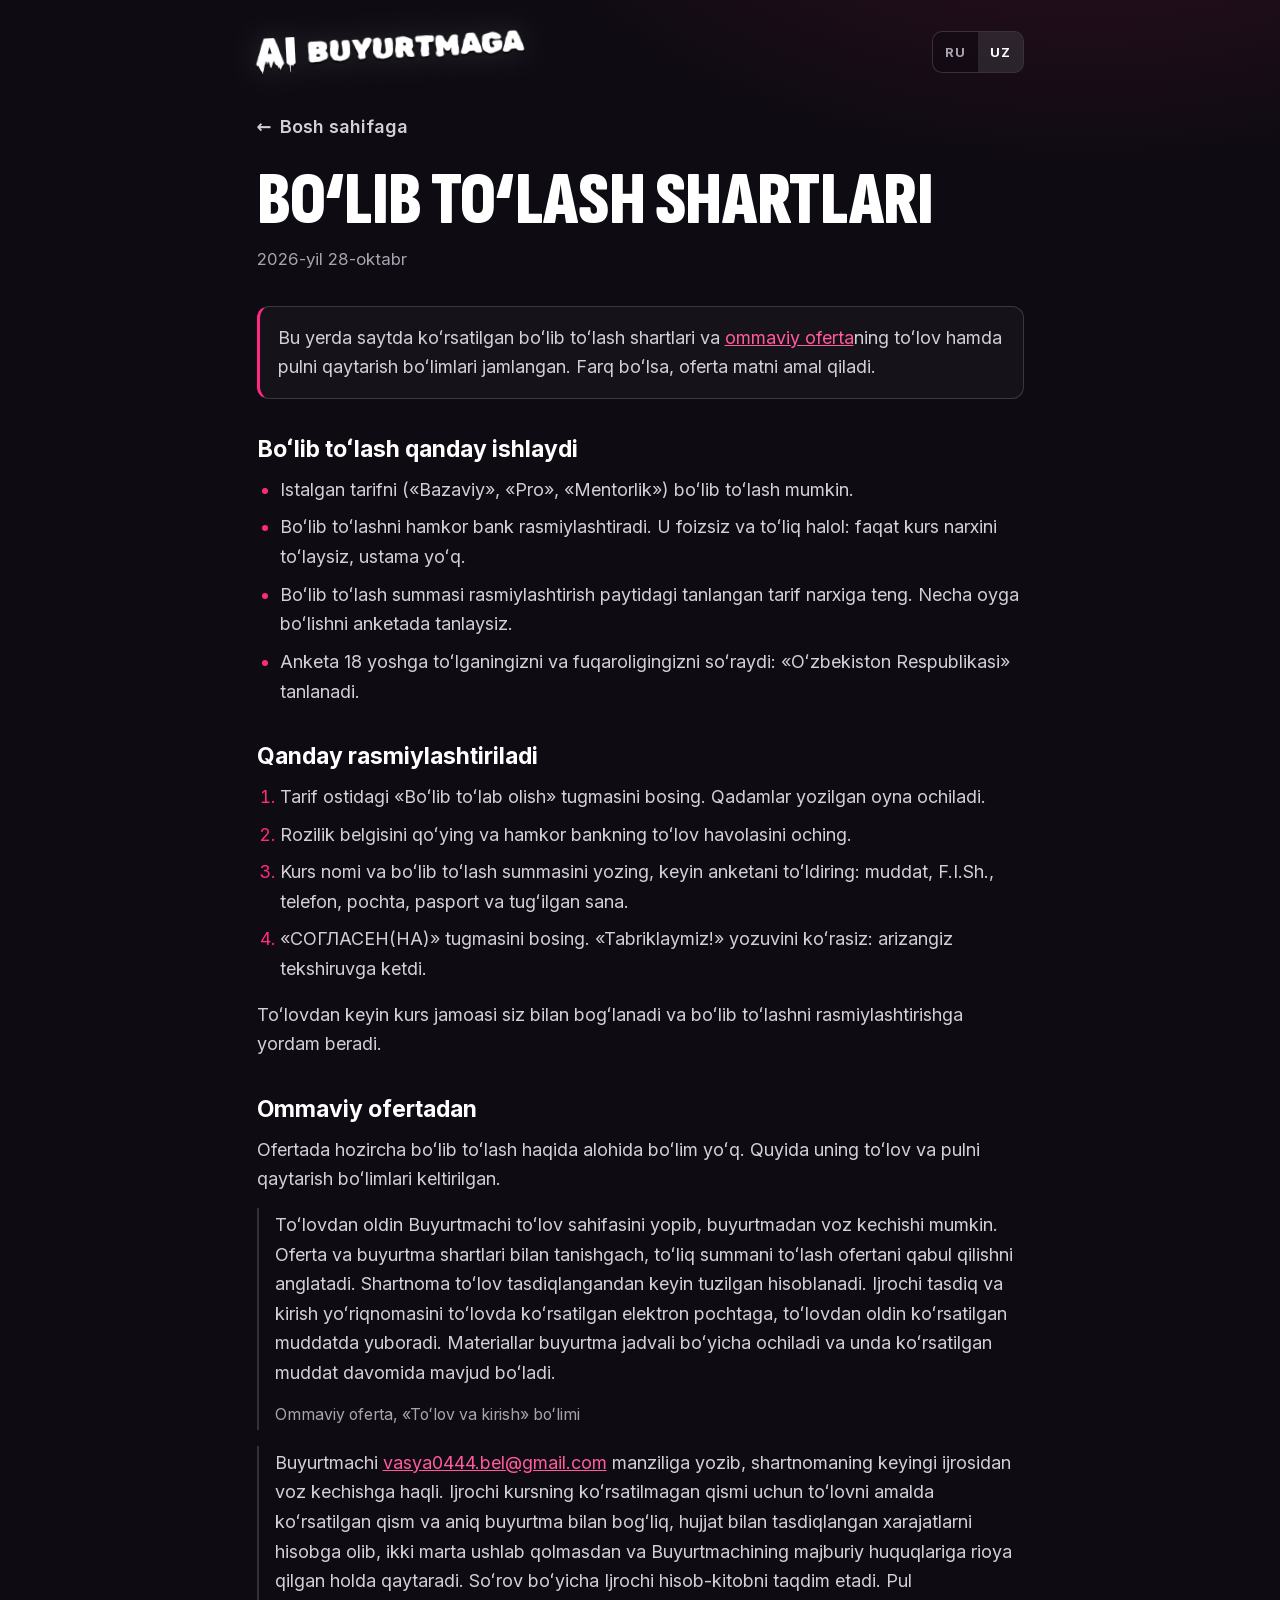
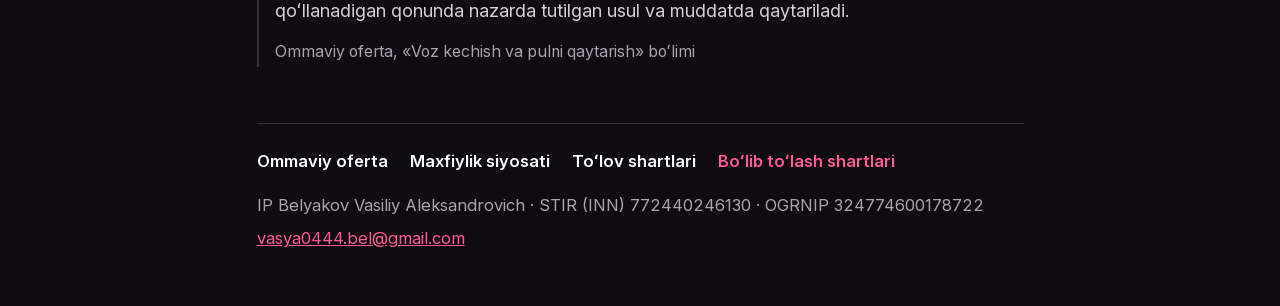
==== installment.html @ e010e576 "Узбекская версия по умолчанию, документы в подвале: политика, оферта, оплата, рассрочка Co-Authored-" ====
<!DOCTYPE html>
<html lang="uz" data-title-ru="Условия рассрочки — ИИ на заказ" data-title-uz="Boʻlib toʻlash shartlari — AI buyurtmaga">
<head>
<meta charset="UTF-8">
<meta name="viewport" content="width=device-width, initial-scale=1.0">
<title>Boʻlib toʻlash shartlari — AI buyurtmaga</title>
<meta name="theme-color" content="#0E0B12">
<meta name="robots" content="noindex">
<link rel="icon" type="image/png" sizes="64x64" href="assets/favicon-64.png">
<link rel="stylesheet" href="css/fonts.css">
<link rel="stylesheet" href="css/docs.css">
<script src="js/docs.js"></script>
</head>
<body>
<div class="wrap">
  <header class="top">
    <a class="logo" href="./"><span data-l="ru"><span class="l-big">ИИ</span> <span class="l-small">НА ЗАКАЗ</span></span><span data-l="uz"><span class="l-big">AI</span> <span class="l-small">BUYURTMAGA</span></span></a>
    <div class="lang" role="group" aria-label="Язык / Til"><button type="button" data-lang="ru" aria-pressed="false">RU</button><button type="button" data-lang="uz" aria-pressed="true">UZ</button></div>
  </header>
  <a class="back" href="./"><span aria-hidden="true">←</span> <span data-l="ru">На главную</span><span data-l="uz">Bosh sahifaga</span></a>
  <main>
    <article data-l="ru" lang="ru">
      <h1>Условия рассрочки</h1>
      <p class="date">28 октября 2026 года</p>
      <p class="lead">Здесь собраны условия рассрочки, которые указаны на сайте, и разделы <a href="offer.html">публичной оферты</a> об оплате и возврате. При расхождении действует текст оферты.</p>
      <h2>Как устроена рассрочка</h2>
      <ul>
        <li>Любой тариф («Базовый», «Про», «Наставничество») можно оплатить частями.</li>
        <li>Рассрочку оформляет банк-партнёр. Она беспроцентная и полностью халяль: вы платите ровно цену курса, без переплаты.</li>
        <li>Сумма рассрочки равна цене выбранного тарифа на момент оформления. Срок в месяцах вы выбираете в анкете.</li>
        <li>Анкета спрашивает, исполнилось ли вам 18 лет, и гражданство: выбирается «Oʻzbekiston Respublikasi».</li>
      </ul>
      <h2>Как оформить</h2>
      <ol>
        <li>Нажмите «Взять в рассрочку» под тарифом. Откроется окно с шагами.</li>
        <li>Отметьте галочку согласия и откройте платёжную ссылку банка-партнёра.</li>
        <li>Впишите название курса и сумму рассрочки, затем заполните анкету: срок, ФИО, телефон, почту, паспорт и дату рождения.</li>
        <li>Нажмите «СОГЛАСЕН(НА)». Увидите «Tabriklaymiz!»: заявка ушла на проверку.</li>
      </ol>
      <p>После оплаты команда курса свяжется с вами и поможет оформить рассрочку.</p>
      <h2>Из публичной оферты</h2>
      <p>Отдельного раздела о рассрочке в оферте пока нет. Ниже приведены её разделы об оплате и возврате.</p>
      <blockquote><p>До оплаты Заказчик может отказаться от заказа, закрыв страницу оплаты. Оплата полной суммы после ознакомления с офертой и условиями заказа означает принятие оферты. Договор считается заключённым после подтверждения платежа. Исполнитель направляет подтверждение и инструкцию для входа на электронную почту, указанную при оплате, в срок, показанный до оплаты. Материалы открываются по графику заказа и доступны в течение указанного там срока.</p><span class="src">Публичная оферта, раздел «Оплата и доступ»</span></blockquote>
      <blockquote><p>Заказчик вправе отказаться от дальнейшего исполнения договора, написав на <a href="mailto:vasya0444.bel@gmail.com">vasya0444.bel@gmail.com</a>. Исполнитель возвращает оплату за неоказанную часть курса с учётом фактически оказанной части и документально подтверждённых расходов, связанных с конкретным заказом, без двойного удержания и с соблюдением обязательных прав Заказчика. По запросу Исполнитель предоставляет расчёт. Деньги возвращаются способом и в срок, предусмотренными применимым законом.</p><span class="src">Публичная оферта, раздел «Отказ и возврат»</span></blockquote>
    </article>
    <article data-l="uz" lang="uz">
      <h1>Bo‘lib to‘lash shartlari</h1>
      <p class="date">2026-yil 28-oktabr</p>
      <p class="lead">Bu yerda saytda koʻrsatilgan boʻlib toʻlash shartlari va <a href="offer.html">ommaviy oferta</a>ning toʻlov hamda pulni qaytarish boʻlimlari jamlangan. Farq boʻlsa, oferta matni amal qiladi.</p>
      <h2>Boʻlib toʻlash qanday ishlaydi</h2>
      <ul>
        <li>Istalgan tarifni («Bazaviy», «Pro», «Mentorlik») boʻlib toʻlash mumkin.</li>
        <li>Boʻlib toʻlashni hamkor bank rasmiylashtiradi. U foizsiz va toʻliq halol: faqat kurs narxini toʻlaysiz, ustama yoʻq.</li>
        <li>Boʻlib toʻlash summasi rasmiylashtirish paytidagi tanlangan tarif narxiga teng. Necha oyga boʻlishni anketada tanlaysiz.</li>
        <li>Anketa 18 yoshga toʻlganingizni va fuqaroligingizni soʻraydi: «Oʻzbekiston Respublikasi» tanlanadi.</li>
      </ul>
      <h2>Qanday rasmiylashtiriladi</h2>
      <ol>
        <li>Tarif ostidagi «Boʻlib toʻlab olish» tugmasini bosing. Qadamlar yozilgan oyna ochiladi.</li>
        <li>Rozilik belgisini qoʻying va hamkor bankning toʻlov havolasini oching.</li>
        <li>Kurs nomi va boʻlib toʻlash summasini yozing, keyin anketani toʻldiring: muddat, F.I.Sh., telefon, pochta, pasport va tugʻilgan sana.</li>
        <li>«СОГЛАСЕН(НА)» tugmasini bosing. «Tabriklaymiz!» yozuvini koʻrasiz: arizangiz tekshiruvga ketdi.</li>
      </ol>
      <p>Toʻlovdan keyin kurs jamoasi siz bilan bogʻlanadi va boʻlib toʻlashni rasmiylashtirishga yordam beradi.</p>
      <h2>Ommaviy ofertadan</h2>
      <p>Ofertada hozircha boʻlib toʻlash haqida alohida boʻlim yoʻq. Quyida uning toʻlov va pulni qaytarish boʻlimlari keltirilgan.</p>
      <blockquote><p>Toʻlovdan oldin Buyurtmachi toʻlov sahifasini yopib, buyurtmadan voz kechishi mumkin. Oferta va buyurtma shartlari bilan tanishgach, toʻliq summani toʻlash ofertani qabul qilishni anglatadi. Shartnoma toʻlov tasdiqlangandan keyin tuzilgan hisoblanadi. Ijrochi tasdiq va kirish yoʻriqnomasini toʻlovda koʻrsatilgan elektron pochtaga, toʻlovdan oldin koʻrsatilgan muddatda yuboradi. Materiallar buyurtma jadvali boʻyicha ochiladi va unda koʻrsatilgan muddat davomida mavjud boʻladi.</p><span class="src">Ommaviy oferta, «Toʻlov va kirish» boʻlimi</span></blockquote>
      <blockquote><p>Buyurtmachi <a href="mailto:vasya0444.bel@gmail.com">vasya0444.bel@gmail.com</a> manziliga yozib, shartnomaning keyingi ijrosidan voz kechishga haqli. Ijrochi kursning koʻrsatilmagan qismi uchun toʻlovni amalda koʻrsatilgan qism va aniq buyurtma bilan bogʻliq, hujjat bilan tasdiqlangan xarajatlarni hisobga olib, ikki marta ushlab qolmasdan va Buyurtmachining majburiy huquqlariga rioya qilgan holda qaytaradi. Soʻrov boʻyicha Ijrochi hisob-kitobni taqdim etadi. Pul qoʻllanadigan qonunda nazarda tutilgan usul va muddatda qaytariladi.</p><span class="src">Ommaviy oferta, «Voz kechish va pulni qaytarish» boʻlimi</span></blockquote>
    </article>
  </main>
  <footer class="foot">
    <nav aria-label="Документы / Hujjatlar"><a href="offer.html"><span data-l="ru">Договор-оферта</span><span data-l="uz">Ommaviy oferta</span></a><a href="privacy.html"><span data-l="ru">Политика конфиденциальности</span><span data-l="uz">Maxfiylik siyosati</span></a><a href="payment.html"><span data-l="ru">Условия оплаты</span><span data-l="uz">Toʻlov shartlari</span></a><a href="installment.html" aria-current="page"><span data-l="ru">Условия рассрочки</span><span data-l="uz">Boʻlib toʻlash shartlari</span></a></nav>
    <p><span data-l="ru">ИП Беляков Василий Александрович · ИНН 772440246130 · ОГРНИП 324774600178722</span><span data-l="uz">IP Belyakov Vasiliy Aleksandrovich · STIR (INN) 772440246130 · OGRNIP 324774600178722</span></p>
    <p><a href="mailto:vasya0444.bel@gmail.com">vasya0444.bel@gmail.com</a></p>
  </footer>
</div>
</body>
</html>
---- css/fonts.css ----
/* локальные копии Google Fonts — собирает tools/fonts.py */
@font-face{font-family:'Inter';font-style:normal;font-weight:400 800;font-display:swap;src:url(../assets/fonts/Inter-cyrillic.woff2) format('woff2');unicode-range:U+0301, U+0400-045F, U+0490-0491, U+04B0-04B1, U+2116}
@font-face{font-family:'Inter';font-style:normal;font-weight:400 800;font-display:swap;src:url(../assets/fonts/Inter-latin-ext.woff2) format('woff2');unicode-range:U+0100-02BA, U+02BD-02C5, U+02C7-02CC, U+02CE-02D7, U+02DD-02FF, U+0304, U+0308, U+0329, U+1D00-1DBF, U+1E00-1E9F, U+1EF2-1EFF, U+2020, U+20A0-20AB, U+20AD-20C4, U+2113, U+2C60-2C7F, U+A720-A7FF}
@font-face{font-family:'Inter';font-style:normal;font-weight:400 800;font-display:swap;src:url(../assets/fonts/Inter-latin.woff2) format('woff2');unicode-range:U+0000-00FF, U+0131, U+0152-0153, U+02BB-02BC, U+02C6, U+02DA, U+02DC, U+0304, U+0308, U+0329, U+2000-206F, U+20AC, U+2122, U+2191, U+2193, U+2212, U+2215, U+FEFF, U+FFFD}
@font-face{font-family:'Rubik Spray Paint';font-style:normal;font-weight:400;font-display:swap;src:url(../assets/fonts/RubikSprayPaint-cyrillic.woff2) format('woff2');unicode-range:U+0301, U+0400-045F, U+0490-0491, U+04B0-04B1, U+2116}
@font-face{font-family:'Rubik Wet Paint';font-style:normal;font-weight:400;font-display:swap;src:url(../assets/fonts/RubikWetPaint-cyrillic.woff2) format('woff2');unicode-range:U+0301, U+0400-045F, U+0490-0491, U+04B0-04B1, U+2116}
@font-face{font-family:'Sofia Sans Extra Condensed';font-style:normal;font-weight:800 900;font-display:swap;src:url(../assets/fonts/SofiaSansExtraCondensed-cyrillic.woff2) format('woff2');unicode-range:U+0301, U+0400-045F, U+0490-0491, U+04B0-04B1, U+2116}
@font-face{font-family:'Sofia Sans Extra Condensed';font-style:normal;font-weight:800 900;font-display:swap;src:url(../assets/fonts/SofiaSansExtraCondensed-latin-ext.woff2) format('woff2');unicode-range:U+0100-02BA, U+02BD-02C5, U+02C7-02CC, U+02CE-02D7, U+02DD-02FF, U+0304, U+0308, U+0329, U+1D00-1DBF, U+1E00-1E9F, U+1EF2-1EFF, U+2020, U+20A0-20AB, U+20AD-20C4, U+2113, U+2C60-2C7F, U+A720-A7FF}
@font-face{font-family:'Sofia Sans Extra Condensed';font-style:normal;font-weight:800 900;font-display:swap;src:url(../assets/fonts/SofiaSansExtraCondensed-latin.woff2) format('woff2');unicode-range:U+0000-00FF, U+0131, U+0152-0153, U+02BB-02BC, U+02C6, U+02DA, U+02DC, U+0304, U+0308, U+0329, U+2000-206F, U+20AC, U+2122, U+2191, U+2193, U+2212, U+2215, U+FEFF, U+FFFD}
/* 28.10: латиница для логотипа узбекской версии «AI BUYURTMAGA» (файлы из презентации/kit/fonts) */
@font-face{font-family:'Rubik Spray Paint';font-style:normal;font-weight:400;font-display:swap;src:url(../assets/fonts/RubikSprayPaint-latin.woff2) format('woff2');unicode-range:U+0000-00FF, U+0131, U+0152-0153, U+02BB-02BC, U+02C6, U+02DA, U+02DC, U+0304, U+0308, U+0329, U+2000-206F, U+20AC, U+2122, U+2191, U+2193, U+2212, U+2215, U+FEFF, U+FFFD}
@font-face{font-family:'Rubik Wet Paint';font-style:normal;font-weight:400;font-display:swap;src:url(../assets/fonts/RubikWetPaint-latin.woff2) format('woff2');unicode-range:U+0000-00FF, U+0131, U+0152-0153, U+02BB-02BC, U+02C6, U+02DA, U+02DC, U+0304, U+0308, U+0329, U+2000-206F, U+20AC, U+2122, U+2191, U+2193, U+2212, U+2215, U+FEFF, U+FFFD}
---- css/docs.css ----
/* Документы сайта «ИИ на заказ» (28.10.2026): privacy / offer / payment / installment. Цвета и шрифты — как в style.css. */
:root{--ink:#0E0B12;--text:#fff;--text-2:#D3CFD8;--text-3:#A9A3B0;--pink:#FF2A7F;--pink-hi:#FF5A9C;--line:rgba(255,255,255,.16);
  --f-disp:'Sofia Sans Extra Condensed','Oswald','Arial Narrow',sans-serif;--f-text:'Inter',system-ui,-apple-system,'Segoe UI',sans-serif;
  --pad-x:clamp(16px, 2.6px + 3.43vw, 80px)}
*,*::before,*::after{box-sizing:border-box}
html{background:var(--ink);-webkit-text-size-adjust:100%}
body{margin:0;background:var(--ink) radial-gradient(900px 520px at 85% -10%,rgba(255,42,127,.16),transparent 70%) no-repeat;color:var(--text-2);
  font:400 clamp(16px, 15.4px + .2vw, 18px)/1.65 var(--f-text);-webkit-font-smoothing:antialiased;overflow-wrap:break-word}
html[lang="uz"] [data-l="ru"],html[lang="ru"] [data-l="uz"]{display:none!important}
a{color:var(--pink-hi);overflow-wrap:anywhere}
a:hover{color:#fff}
.wrap{max-width:860px;margin:0 auto;padding:0 var(--pad-x)}
.top{display:flex;align-items:center;justify-content:space-between;gap:16px;padding:clamp(18px, 12px + 1.5vw, 32px) 0}
.logo{display:inline-flex;align-items:flex-end;gap:.14em;font-size:clamp(28px, 24px + 1vw, 40px);line-height:1;color:#fff;white-space:nowrap;text-decoration:none;
  transform:rotate(-3deg);transform-origin:left bottom;filter:drop-shadow(0 2px 0 rgba(0,0,0,.6)) drop-shadow(0 0 14px rgba(255,255,255,.12))}
.logo .l-big{font-family:'Rubik Wet Paint','Rubik Spray Paint',cursive;line-height:.86}
.logo .l-small{font-family:'Rubik Spray Paint','Rubik Wet Paint',cursive;font-size:.8em;padding-bottom:.06em}
.lang{display:flex;border:1px solid var(--line);border-radius:10px;overflow:hidden;background:rgba(14,11,18,.45)}
.lang button{border:0;background:transparent;padding:9px 12px;font:700 13px/1 var(--f-text);letter-spacing:.06em;color:var(--text-3);cursor:pointer;min-width:44px;min-height:40px}
.lang button[aria-pressed="true"]{color:#fff;background:rgba(255,255,255,.1)}
.back{display:inline-flex;align-items:center;gap:8px;margin:8px 0 24px;color:var(--text-2);font-weight:600;text-decoration:none}
.back:hover{color:#fff}
h1{margin:0 0 10px;color:#fff;font:900 clamp(40px, 30px + 4vw, 76px)/.92 var(--f-disp);text-transform:uppercase;letter-spacing:-.005em}
.date{margin:0 0 32px;color:var(--text-3);font-size:.94em}
.lead{margin:0 0 28px;padding:16px 18px;border:1px solid var(--line);border-left:3px solid var(--pink);border-radius:12px;background:rgba(255,255,255,.03)}
h2{margin:36px 0 10px;color:#fff;font:700 clamp(19px, 18px + .4vw, 23px)/1.3 var(--f-text)}
p{margin:0 0 14px}
ul,ol{margin:0 0 16px;padding-left:1.3em}
li{margin:0 0 8px}
li::marker{color:var(--pink)}
blockquote{margin:0 0 16px;padding:2px 0 2px 16px;border-left:2px solid var(--line);color:var(--text-2)}
.src{display:block;margin-top:6px;color:var(--text-3);font-size:.88em}
.gap{color:#FFB37A}
.foot{margin-top:56px;padding:24px 0 48px;border-top:1px solid var(--line);font-size:.92em;color:var(--text-3)}
.foot nav{display:flex;flex-wrap:wrap;gap:10px 22px;margin-bottom:16px}
.foot nav a{color:#fff;text-decoration:none;font-weight:600}
.foot nav a:hover{text-decoration:underline}
.foot nav a[aria-current="page"]{color:var(--pink-hi)}
.foot p{margin:0 0 6px}
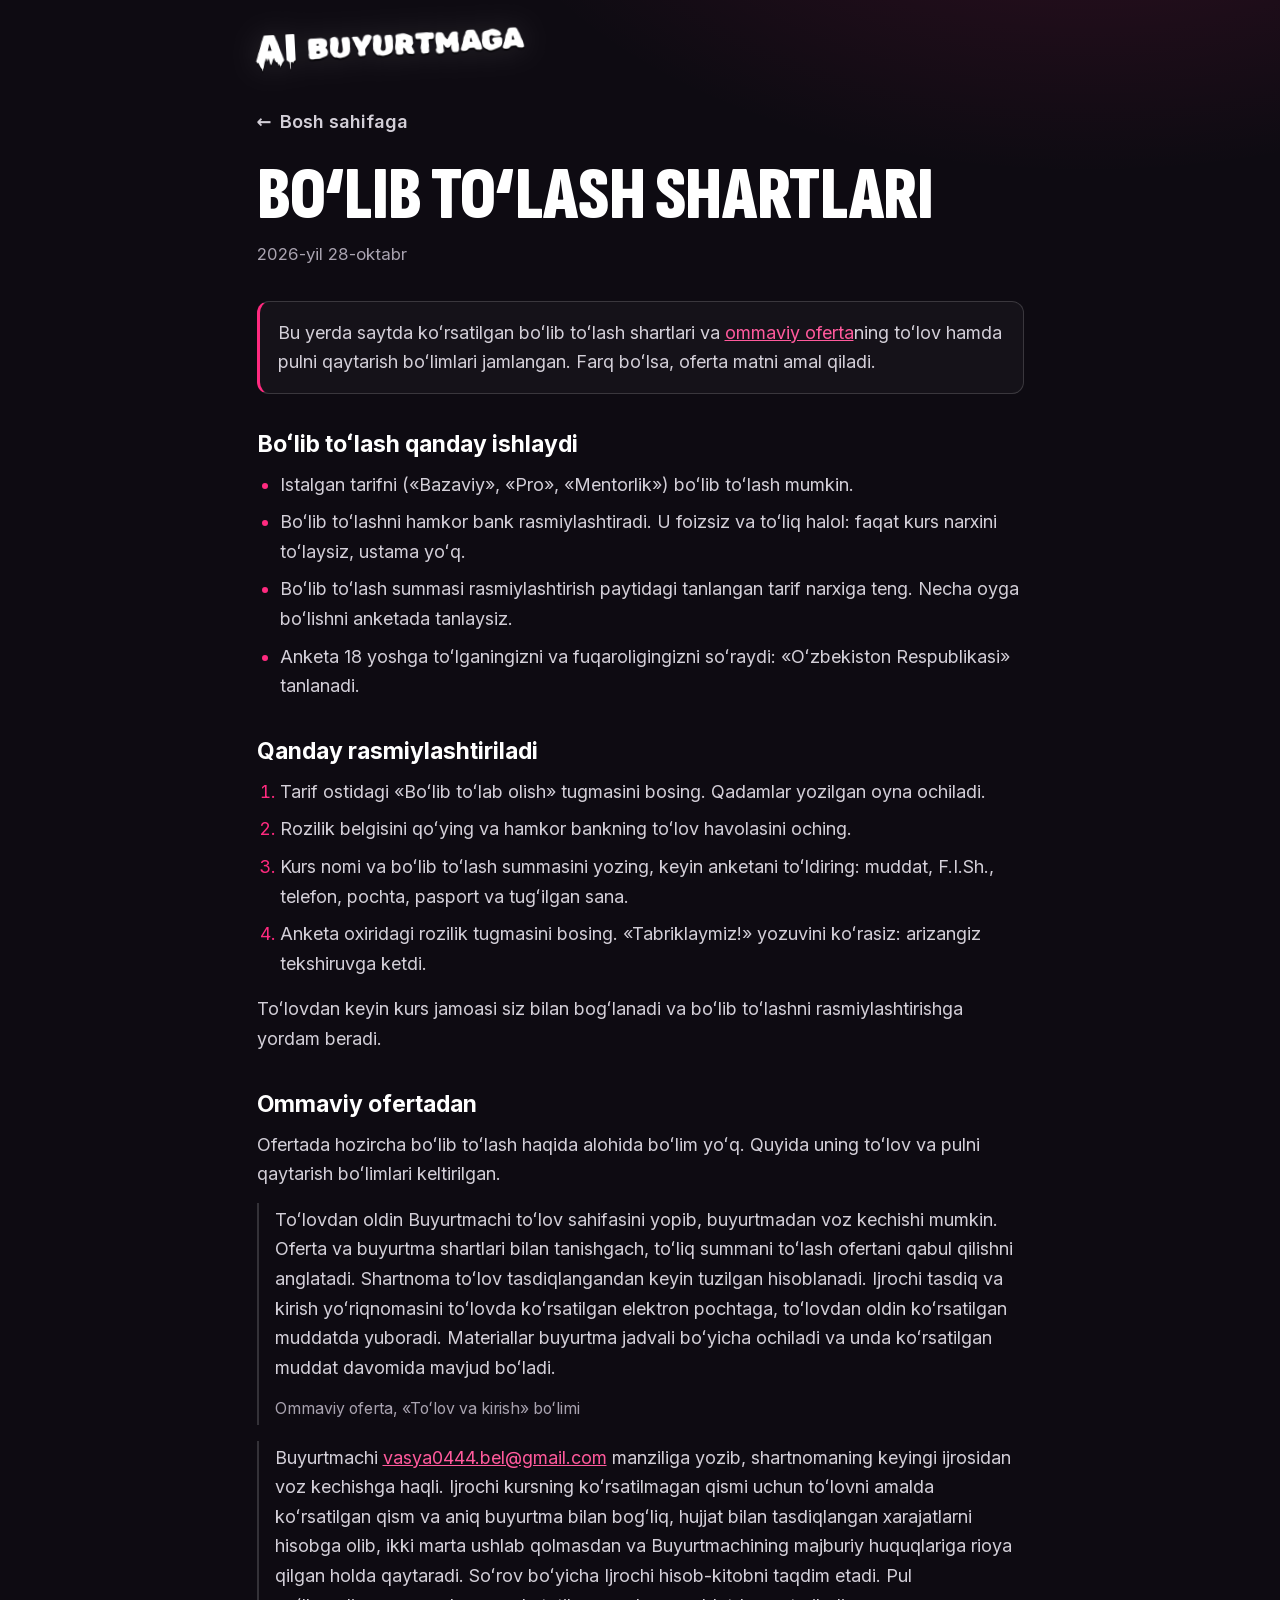
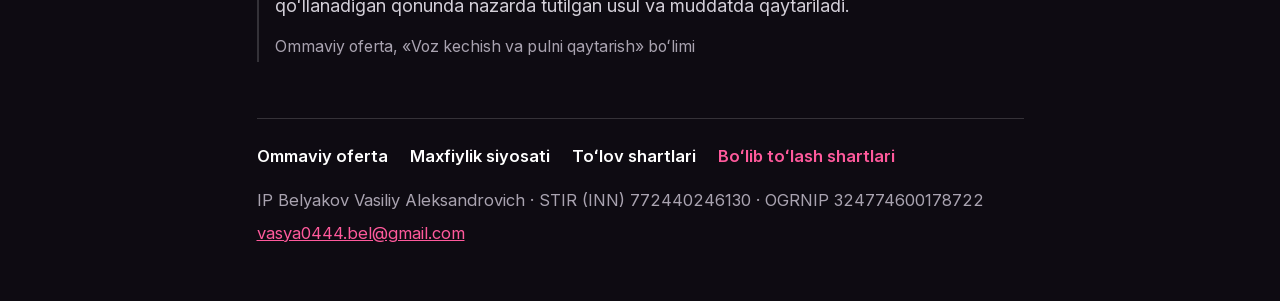
==== commit 883cfde0: "Сайт только на узбекском (17.11): без переключателя RU/UZ и русской версии Убраны переключатель язык" ====
--- a/installment.html
+++ b/installment.html
@@ -1,5 +1,5 @@
 <!DOCTYPE html>
-<html lang="uz" data-title-ru="Условия рассрочки — ИИ на заказ" data-title-uz="Boʻlib toʻlash shartlari — AI buyurtmaga">
+<html lang="uz" data-title-uz="Boʻlib toʻlash shartlari — AI buyurtmaga">
 <head>
 <meta charset="UTF-8">
 <meta name="viewport" content="width=device-width, initial-scale=1.0">
@@ -14,35 +14,12 @@
 <body>
 <div class="wrap">
   <header class="top">
-    <a class="logo" href="./"><span data-l="ru"><span class="l-big">ИИ</span> <span class="l-small">НА ЗАКАЗ</span></span><span data-l="uz"><span class="l-big">AI</span> <span class="l-small">BUYURTMAGA</span></span></a>
-    <div class="lang" role="group" aria-label="Язык / Til"><button type="button" data-lang="ru" aria-pressed="false">RU</button><button type="button" data-lang="uz" aria-pressed="true">UZ</button></div>
+    <a class="logo" href="./"><span data-l="uz"><span class="l-big">AI</span> <span class="l-small">BUYURTMAGA</span></span></a>
+    
   </header>
-  <a class="back" href="./"><span aria-hidden="true">←</span> <span data-l="ru">На главную</span><span data-l="uz">Bosh sahifaga</span></a>
+  <a class="back" href="./"><span aria-hidden="true">←</span> <span data-l="uz">Bosh sahifaga</span></a>
   <main>
-    <article data-l="ru" lang="ru">
-      <h1>Условия рассрочки</h1>
-      <p class="date">28 октября 2026 года</p>
-      <p class="lead">Здесь собраны условия рассрочки, которые указаны на сайте, и разделы <a href="offer.html">публичной оферты</a> об оплате и возврате. При расхождении действует текст оферты.</p>
-      <h2>Как устроена рассрочка</h2>
-      <ul>
-        <li>Любой тариф («Базовый», «Про», «Наставничество») можно оплатить частями.</li>
-        <li>Рассрочку оформляет банк-партнёр. Она беспроцентная и полностью халяль: вы платите ровно цену курса, без переплаты.</li>
-        <li>Сумма рассрочки равна цене выбранного тарифа на момент оформления. Срок в месяцах вы выбираете в анкете.</li>
-        <li>Анкета спрашивает, исполнилось ли вам 18 лет, и гражданство: выбирается «Oʻzbekiston Respublikasi».</li>
-      </ul>
-      <h2>Как оформить</h2>
-      <ol>
-        <li>Нажмите «Взять в рассрочку» под тарифом. Откроется окно с шагами.</li>
-        <li>Отметьте галочку согласия и откройте платёжную ссылку банка-партнёра.</li>
-        <li>Впишите название курса и сумму рассрочки, затем заполните анкету: срок, ФИО, телефон, почту, паспорт и дату рождения.</li>
-        <li>Нажмите «СОГЛАСЕН(НА)». Увидите «Tabriklaymiz!»: заявка ушла на проверку.</li>
-      </ol>
-      <p>После оплаты команда курса свяжется с вами и поможет оформить рассрочку.</p>
-      <h2>Из публичной оферты</h2>
-      <p>Отдельного раздела о рассрочке в оферте пока нет. Ниже приведены её разделы об оплате и возврате.</p>
-      <blockquote><p>До оплаты Заказчик может отказаться от заказа, закрыв страницу оплаты. Оплата полной суммы после ознакомления с офертой и условиями заказа означает принятие оферты. Договор считается заключённым после подтверждения платежа. Исполнитель направляет подтверждение и инструкцию для входа на электронную почту, указанную при оплате, в срок, показанный до оплаты. Материалы открываются по графику заказа и доступны в течение указанного там срока.</p><span class="src">Публичная оферта, раздел «Оплата и доступ»</span></blockquote>
-      <blockquote><p>Заказчик вправе отказаться от дальнейшего исполнения договора, написав на <a href="mailto:vasya0444.bel@gmail.com">vasya0444.bel@gmail.com</a>. Исполнитель возвращает оплату за неоказанную часть курса с учётом фактически оказанной части и документально подтверждённых расходов, связанных с конкретным заказом, без двойного удержания и с соблюдением обязательных прав Заказчика. По запросу Исполнитель предоставляет расчёт. Деньги возвращаются способом и в срок, предусмотренными применимым законом.</p><span class="src">Публичная оферта, раздел «Отказ и возврат»</span></blockquote>
-    </article>
+    
     <article data-l="uz" lang="uz">
       <h1>Bo‘lib to‘lash shartlari</h1>
       <p class="date">2026-yil 28-oktabr</p>
@@ -59,7 +36,7 @@
         <li>Tarif ostidagi «Boʻlib toʻlab olish» tugmasini bosing. Qadamlar yozilgan oyna ochiladi.</li>
         <li>Rozilik belgisini qoʻying va hamkor bankning toʻlov havolasini oching.</li>
         <li>Kurs nomi va boʻlib toʻlash summasini yozing, keyin anketani toʻldiring: muddat, F.I.Sh., telefon, pochta, pasport va tugʻilgan sana.</li>
-        <li>«СОГЛАСЕН(НА)» tugmasini bosing. «Tabriklaymiz!» yozuvini koʻrasiz: arizangiz tekshiruvga ketdi.</li>
+        <li>Anketa oxiridagi rozilik tugmasini bosing. «Tabriklaymiz!» yozuvini koʻrasiz: arizangiz tekshiruvga ketdi.</li>
       </ol>
       <p>Toʻlovdan keyin kurs jamoasi siz bilan bogʻlanadi va boʻlib toʻlashni rasmiylashtirishga yordam beradi.</p>
       <h2>Ommaviy ofertadan</h2>
@@ -69,8 +46,8 @@
     </article>
   </main>
   <footer class="foot">
-    <nav aria-label="Документы / Hujjatlar"><a href="offer.html"><span data-l="ru">Договор-оферта</span><span data-l="uz">Ommaviy oferta</span></a><a href="privacy.html"><span data-l="ru">Политика конфиденциальности</span><span data-l="uz">Maxfiylik siyosati</span></a><a href="payment.html"><span data-l="ru">Условия оплаты</span><span data-l="uz">Toʻlov shartlari</span></a><a href="installment.html" aria-current="page"><span data-l="ru">Условия рассрочки</span><span data-l="uz">Boʻlib toʻlash shartlari</span></a></nav>
-    <p><span data-l="ru">ИП Беляков Василий Александрович · ИНН 772440246130 · ОГРНИП 324774600178722</span><span data-l="uz">IP Belyakov Vasiliy Aleksandrovich · STIR (INN) 772440246130 · OGRNIP 324774600178722</span></p>
+    <nav aria-label="Hujjatlar"><a href="offer.html"><span data-l="uz">Ommaviy oferta</span></a><a href="privacy.html"><span data-l="uz">Maxfiylik siyosati</span></a><a href="payment.html"><span data-l="uz">Toʻlov shartlari</span></a><a href="installment.html" aria-current="page"><span data-l="uz">Boʻlib toʻlash shartlari</span></a></nav>
+    <p><span data-l="uz">IP Belyakov Vasiliy Aleksandrovich · STIR (INN) 772440246130 · OGRNIP 324774600178722</span></p>
     <p><a href="mailto:vasya0444.bel@gmail.com">vasya0444.bel@gmail.com</a></p>
   </footer>
 </div>
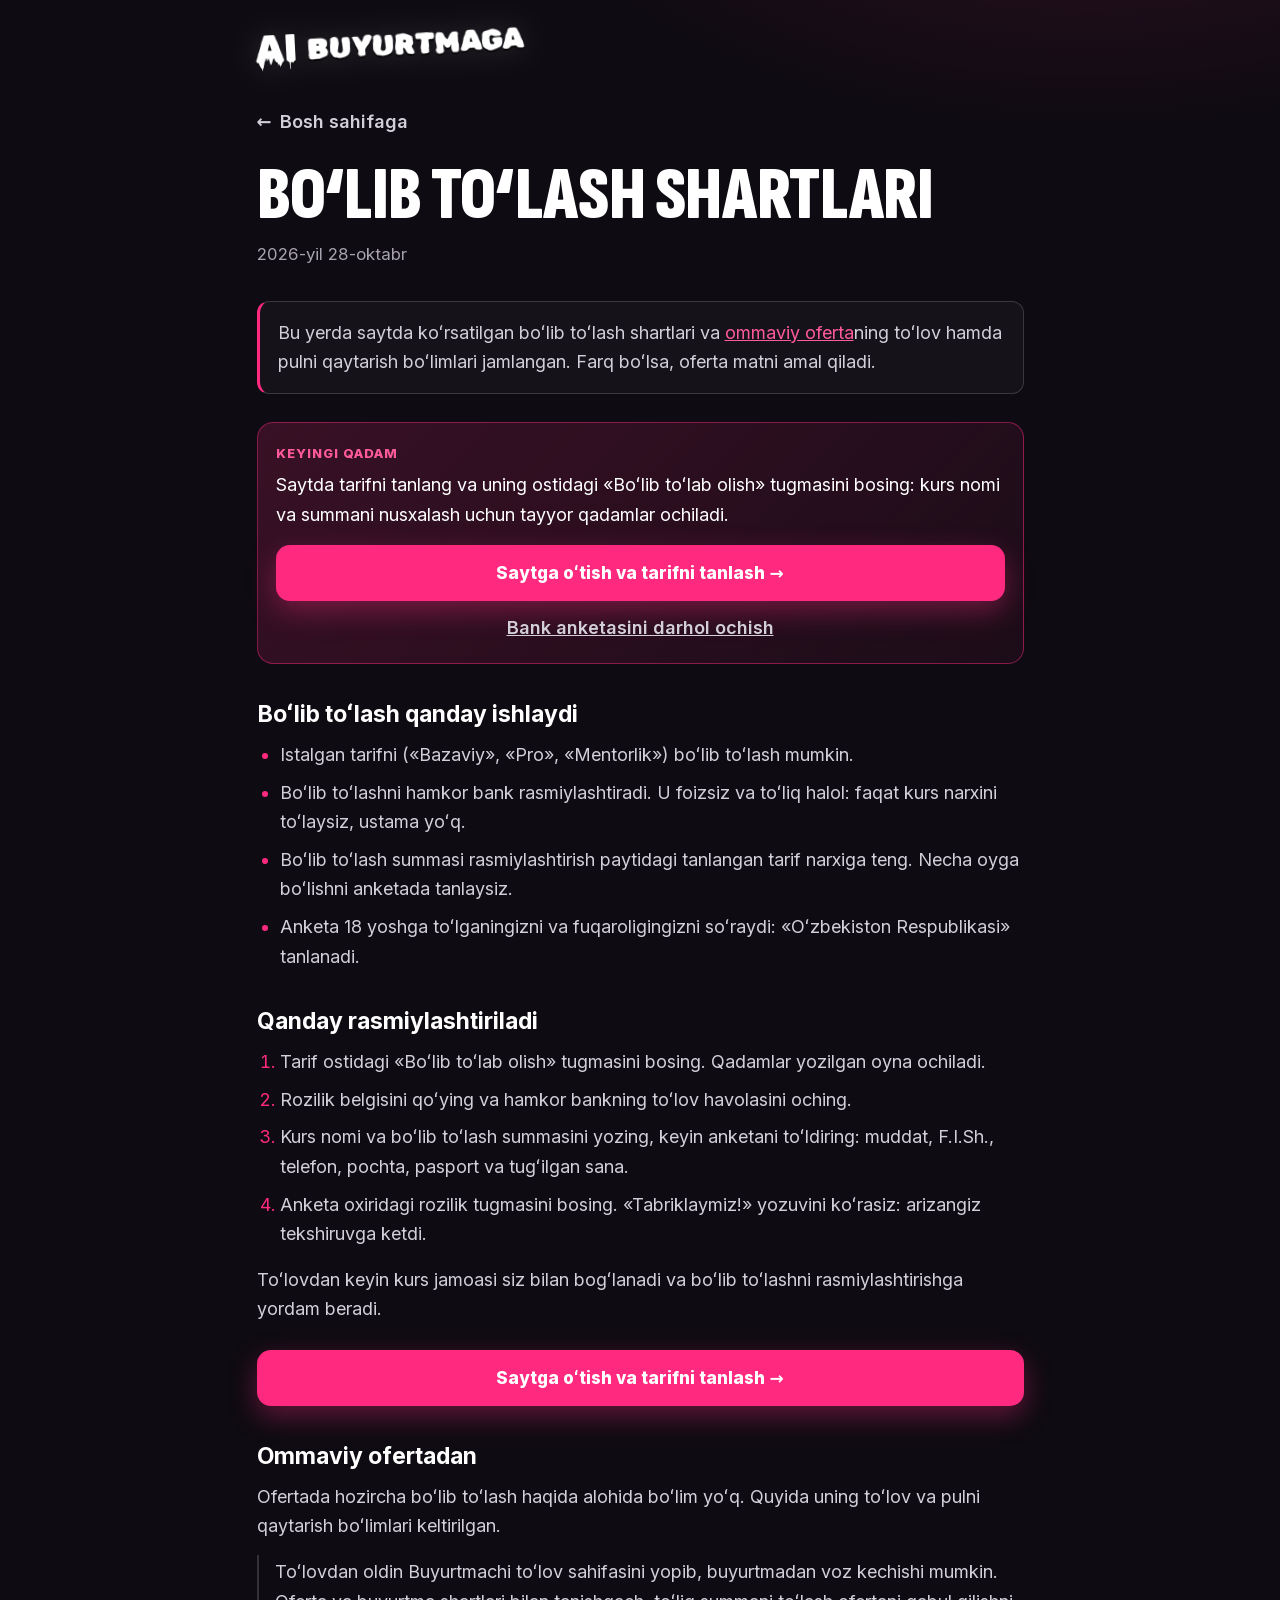
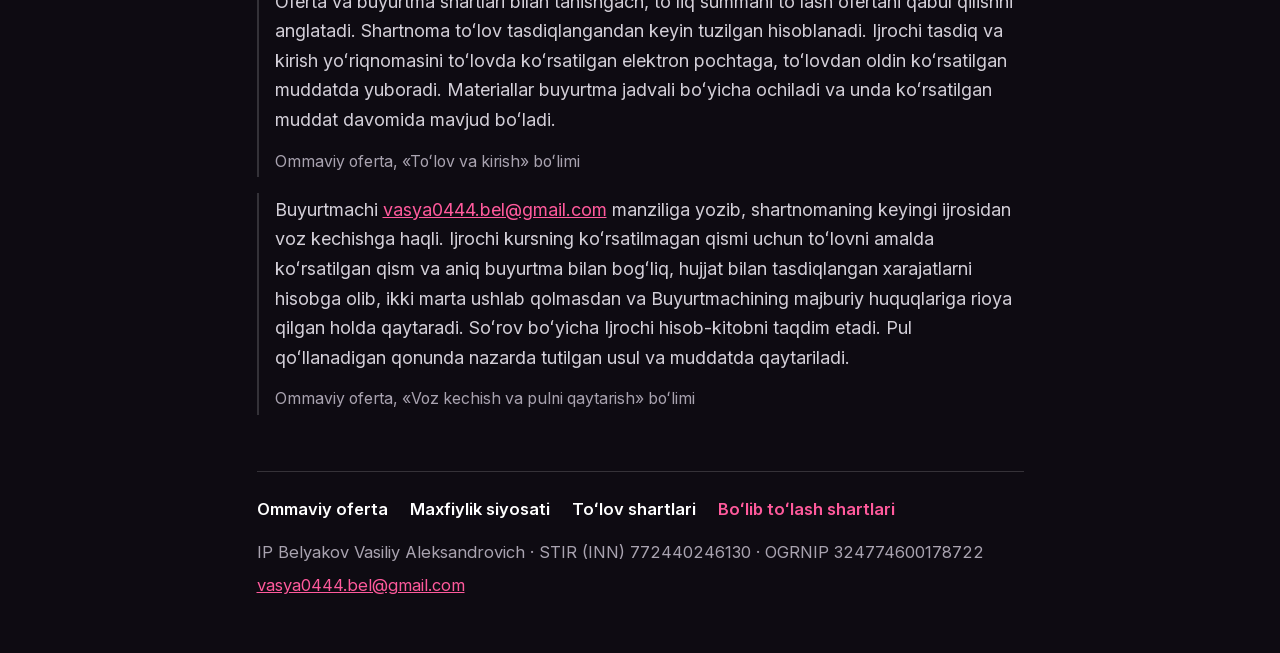
==== commit 8c8293aa: "Инструкция рассрочки: заметная кнопка на тарифы сайта (17.11) Co-Authored-By: Claude Opus 5.5 <norep" ====
--- a/installment.html
+++ b/installment.html
@@ -24,6 +24,7 @@
       <h1>Bo‘lib to‘lash shartlari</h1>
       <p class="date">2026-yil 28-oktabr</p>
       <p class="lead">Bu yerda saytda koʻrsatilgan boʻlib toʻlash shartlari va <a href="offer.html">ommaviy oferta</a>ning toʻlov hamda pulni qaytarish boʻlimlari jamlangan. Farq boʻlsa, oferta matni amal qiladi.</p>
+      <!--uz-cta--><section class="cta" aria-label="Keyingi qadam"><p class="cta-k">Keyingi qadam</p><p class="cta-t">Saytda tarifni tanlang va uning ostidagi «Boʻlib toʻlab olish» tugmasini bosing: kurs nomi va summani nusxalash uchun tayyor qadamlar ochiladi.</p><a class="cta-btn" href="https://kurs.aibuyurtma.com/#tariffs">Saytga oʻtish va tarifni tanlash →</a><a class="cta-alt" href="https://aktivcredit.ru/ak/belyakov/" target="_blank" rel="noopener">Bank anketasini darhol ochish</a></section>
       <h2>Boʻlib toʻlash qanday ishlaydi</h2>
       <ul>
         <li>Istalgan tarifni («Bazaviy», «Pro», «Mentorlik») boʻlib toʻlash mumkin.</li>
@@ -39,6 +40,7 @@
         <li>Anketa oxiridagi rozilik tugmasini bosing. «Tabriklaymiz!» yozuvini koʻrasiz: arizangiz tekshiruvga ketdi.</li>
       </ol>
       <p>Toʻlovdan keyin kurs jamoasi siz bilan bogʻlanadi va boʻlib toʻlashni rasmiylashtirishga yordam beradi.</p>
+      <!--uz-cta--><p class="cta-end"><a class="cta-btn" href="https://kurs.aibuyurtma.com/#tariffs">Saytga oʻtish va tarifni tanlash →</a></p>
       <h2>Ommaviy ofertadan</h2>
       <p>Ofertada hozircha boʻlib toʻlash haqida alohida boʻlim yoʻq. Quyida uning toʻlov va pulni qaytarish boʻlimlari keltirilgan.</p>
       <blockquote><p>Toʻlovdan oldin Buyurtmachi toʻlov sahifasini yopib, buyurtmadan voz kechishi mumkin. Oferta va buyurtma shartlari bilan tanishgach, toʻliq summani toʻlash ofertani qabul qilishni anglatadi. Shartnoma toʻlov tasdiqlangandan keyin tuzilgan hisoblanadi. Ijrochi tasdiq va kirish yoʻriqnomasini toʻlovda koʻrsatilgan elektron pochtaga, toʻlovdan oldin koʻrsatilgan muddatda yuboradi. Materiallar buyurtma jadvali boʻyicha ochiladi va unda koʻrsatilgan muddat davomida mavjud boʻladi.</p><span class="src">Ommaviy oferta, «Toʻlov va kirish» boʻlimi</span></blockquote>
--- a/css/docs.css
+++ b/css/docs.css
@@ -37,3 +37,13 @@
 .foot nav a:hover{text-decoration:underline}
 .foot nav a[aria-current="page"]{color:var(--pink-hi)}
 .foot p{margin:0 0 6px}
+
+/* uz-cta: 17.11 (Никита) — с инструкции рассрочки заметная кнопка дальше, на тарифы сайта курса */
+.cta{margin:0 0 30px;padding:20px 18px;border-radius:16px;background:linear-gradient(135deg,rgba(255,42,127,.18),rgba(255,42,127,.06));border:1px solid rgba(255,42,127,.45)}
+.cta-k{margin:0 0 6px;font-weight:800;font-size:13px;letter-spacing:.08em;text-transform:uppercase;color:var(--pink-hi)}
+.cta-t{margin:0 0 16px;color:var(--text)}
+.cta-btn{display:flex;align-items:center;justify-content:center;min-height:56px;padding:12px 20px;border-radius:14px;background:var(--pink);color:#fff;
+font-weight:800;font-size:17px;text-decoration:none;text-align:center;box-shadow:0 10px 28px rgba(255,42,127,.35)}
+.cta-btn:hover{background:var(--pink-hi);color:#fff}
+.cta-alt{display:block;margin-top:12px;text-align:center;color:var(--text-2);font-weight:600}
+.cta-end{margin:26px 0 8px}
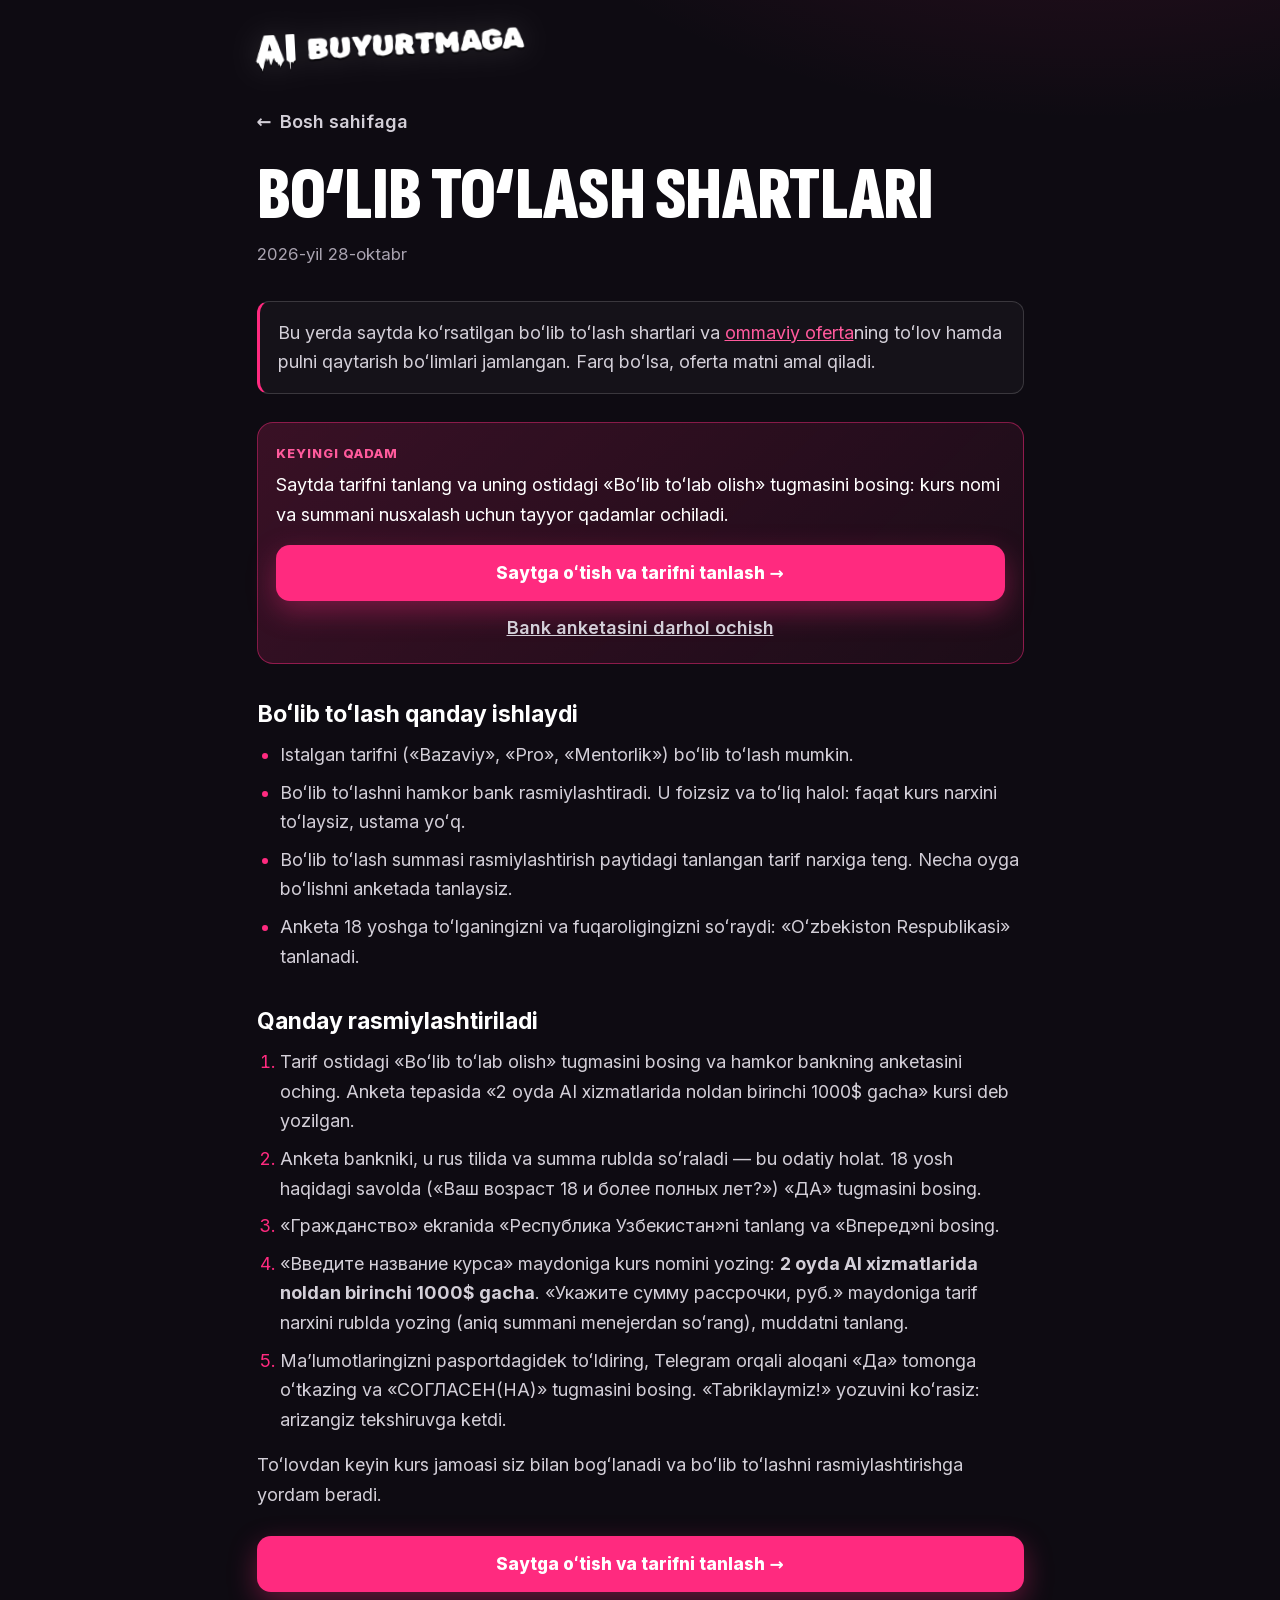
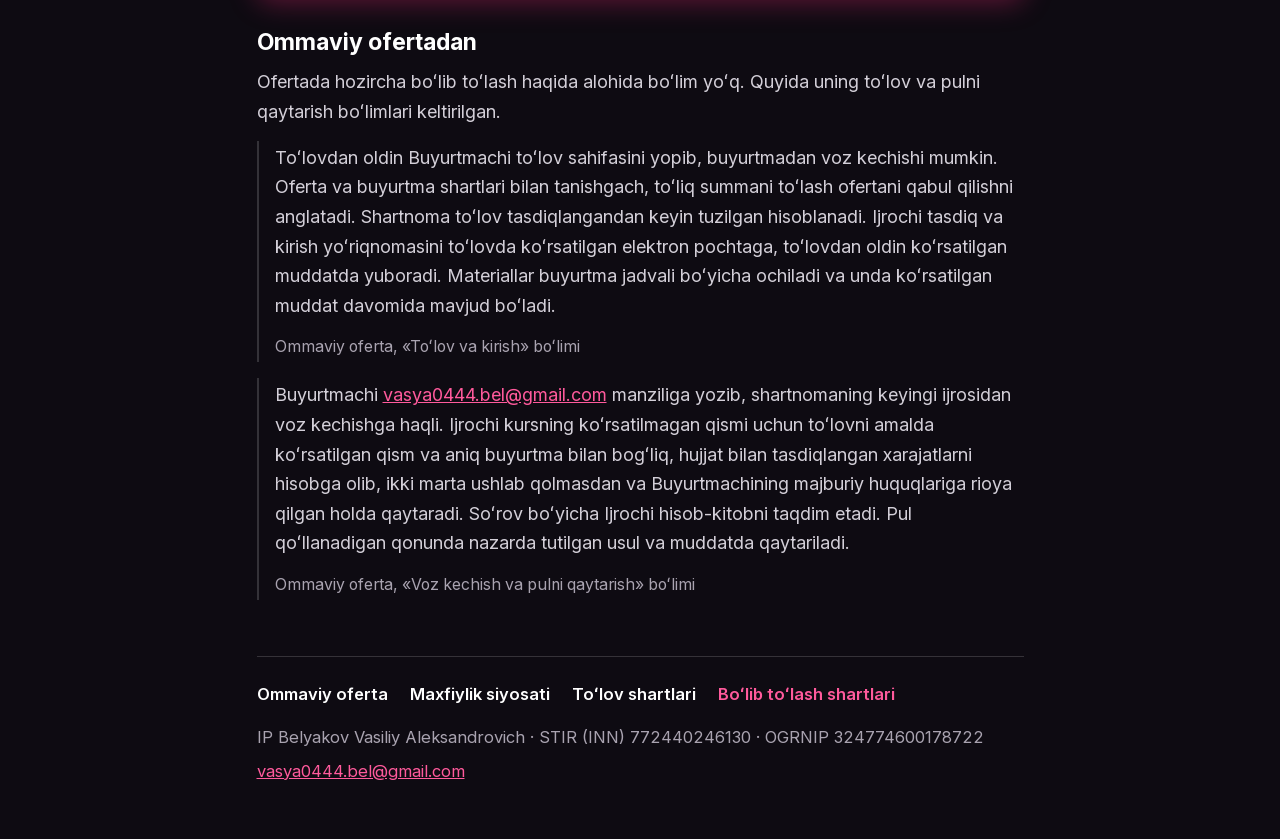
==== commit 0c66ff5f: "Рассрочка: шаги и скриншоты под живую анкету aktivcredit; урок 4 — латиница sh/ch/o‘ (17.11) Co-Auth" ====
--- a/installment.html
+++ b/installment.html
@@ -34,10 +34,11 @@
       </ul>
       <h2>Qanday rasmiylashtiriladi</h2>
       <ol>
-        <li>Tarif ostidagi «Boʻlib toʻlab olish» tugmasini bosing. Qadamlar yozilgan oyna ochiladi.</li>
-        <li>Rozilik belgisini qoʻying va hamkor bankning toʻlov havolasini oching.</li>
-        <li>Kurs nomi va boʻlib toʻlash summasini yozing, keyin anketani toʻldiring: muddat, F.I.Sh., telefon, pochta, pasport va tugʻilgan sana.</li>
-        <li>Anketa oxiridagi rozilik tugmasini bosing. «Tabriklaymiz!» yozuvini koʻrasiz: arizangiz tekshiruvga ketdi.</li>
+        <li>Tarif ostidagi «Boʻlib toʻlab olish» tugmasini bosing va hamkor bankning anketasini oching. Anketa tepasida «2 oyda AI xizmatlarida noldan birinchi 1000$ gacha» kursi deb yozilgan.</li>
+        <li>Anketa bankniki, u rus tilida va summa rublda soʻraladi — bu odatiy holat. 18 yosh haqidagi savolda («Ваш возраст 18 и более полных лет?») «ДА» tugmasini bosing.</li>
+        <li>«Гражданство» ekranida «Республика Узбекистан»ni tanlang va «Вперед»ni bosing.</li>
+        <li>«Введите название курса» maydoniga kurs nomini yozing: <b>2 oyda AI xizmatlarida noldan birinchi 1000$ gacha</b>. «Укажите сумму рассрочки, руб.» maydoniga tarif narxini rublda yozing (aniq summani menejerdan soʻrang), muddatni tanlang.</li>
+        <li>Maʼlumotlaringizni pasportdagidek toʻldiring, Telegram orqali aloqani «Да» tomonga oʻtkazing va «СОГЛАСЕН(НА)» tugmasini bosing. «Tabriklaymiz!» yozuvini koʻrasiz: arizangiz tekshiruvga ketdi.</li>
       </ol>
       <p>Toʻlovdan keyin kurs jamoasi siz bilan bogʻlanadi va boʻlib toʻlashni rasmiylashtirishga yordam beradi.</p>
       <!--uz-cta--><p class="cta-end"><a class="cta-btn" href="https://kurs.aibuyurtma.com/#tariffs">Saytga oʻtish va tarifni tanlash →</a></p>
